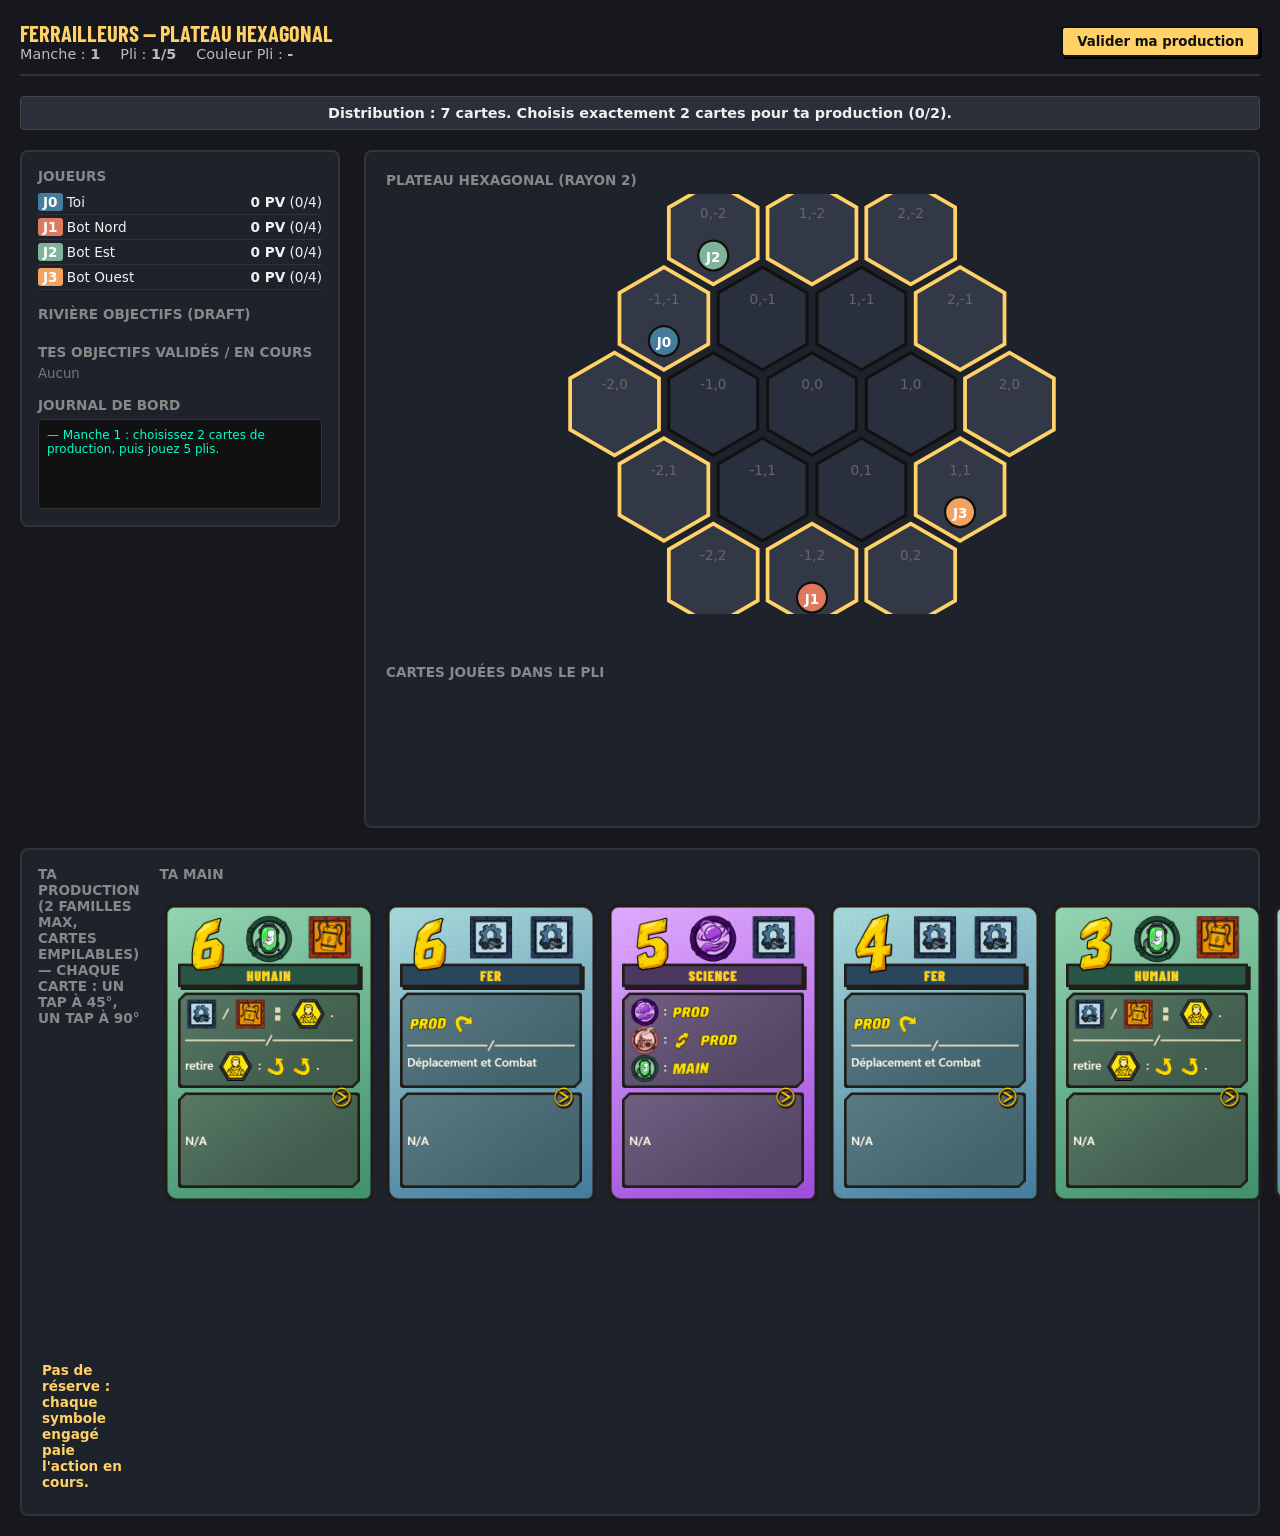
==== index.html @ 5aa98110 "Initial playable game prototype" ====
<!DOCTYPE html>
<html lang="fr">
<head>
  <meta charset="UTF-8">
  <title>Ferrailleurs - Plateau Hexagonal</title>
  <link href="https://fonts.googleapis.com/css2?family=Barlow+Condensed:wght@800;900&display=swap" rel="stylesheet">
  <link rel="stylesheet" href="styles/game.css">
</head>
<body>

  <header>
    <div>
      <h1>Ferrailleurs — Plateau Hexagonal</h1>
      <div class="game-info"><span>Manche : <strong id="round-num">1</strong></span><span>Pli : <strong id="trick-num">1/5</strong></span><span>Couleur Pli : <strong id="lead-suit">-</strong></span></div>
    </div>
    <div style="display:flex; gap:10px; align-items:center;">
      <button id="btn-end-turn" class="hidden">Valider</button>
    </div>
  </header>

  <div class="banner" id="phase-banner">Chargement...</div>

  <div class="main-layout">
    <div class="sidebar">
      <div>
        <div class="section-title">Joueurs</div>
        <div id="players-summary"></div>
      </div>
      <div>
        <div class="section-title">Rivière Objectifs (Draft)</div>
        <div class="river-container" id="objective-river"></div>
      </div>
      <div>
        <div class="section-title">Tes Objectifs Validés / En cours</div>
        <div class="my-objs-container" id="my-objectives"></div>
      </div>
      <div>
        <div class="section-title">Journal de Bord</div>
        <div id="game-log"></div>
      </div>
    </div>

    <div class="center-board">
      <div class="section-title" style="align-self: flex-start;">Plateau Hexagonal (Rayon 2)</div>
      <svg id="hex-svg" viewBox="-160 -140 320 280">
        <g id="hex-grid-group"></g>
      </svg>
      <div id="action-hint" style="color: #ffd166; font-size: 0.85rem; margin-top: 8px; min-height: 20px; font-weight: bold;"></div>
      <div id="action-options" class="action-options"></div>
      <div style="margin-top: 12px; width: 100%;">
        <div class="section-title">Cartes jouées dans le pli</div>
        <div class="cards-row" id="trick-cards" style="min-height: 120px;"></div>
      </div>
    </div>
  </div>

  <div class="bottom-panel">
    <div>
      <div class="section-title">Ta production (2 familles max, cartes empilables) — Chaque carte : un tap à 45°, un tap à 90°</div>
      <div class="cards-row" id="my-prod"></div>
      <div id="resource-count" class="resource-count"></div>
    </div>
    <div>
      <div class="section-title">Ta Main</div>
      <button id="btn-face-down" class="hidden">Jouer une carte face cachée</button>
      <div class="cards-row" id="my-hand"></div>
    </div>
  </div>

  <script src="src/data/cards.js" defer></script>
  <script src="src/data/objectives.js" defer></script>
  <script src="src/game/state.js" defer></script>
  <script src="src/game/board.js" defer></script>
  <script src="src/game/engine.js" defer></script>
  <script src="src/ui/render.js" defer></script>
  <script src="src/main.js" defer></script>
</body>
</html>
---- styles/game.css ----
* { box-sizing: border-box; margin: 0; padding: 0; font-family: 'Segoe UI', system-ui, sans-serif; }
    body { background: #16181d; color: #f0f0f0; padding: 20px; display: flex; flex-direction: column; gap: 20px; }

    header {
      display: flex; justify-content: space-between; align-items: center;
      padding-bottom: 12px; border-bottom: 2px solid #333;
    }
    h1 { font-size: 1.4rem; font-family: 'Barlow Condensed', sans-serif; text-transform: uppercase; color: #ffd166; }
    .game-info { display: flex; gap: 20px; font-size: 0.9rem; color: #bbb; }
    
    button {
      background: #ffd166; color: #111; border: 2px solid #111; padding: 6px 14px;
      font-weight: 800; border-radius: 4px; cursor: pointer; box-shadow: 2px 2px 0 #000;
    }
    button:active { transform: translate(1px, 1px); box-shadow: 1px 1px 0 #000; }
    button.hidden { display: none; }

    .main-layout { display: grid; grid-template-columns: 320px 1fr; gap: 24px; align-items: start; }
    
    .sidebar { display: flex; flex-direction: column; gap: 16px; background: #1e222b; padding: 16px; border-radius: 8px; border: 2px solid #333; }
    .section-title { font-size: 0.85rem; text-transform: uppercase; color: #888; font-weight: bold; margin-bottom: 6px; }
    
    .player-stat { display: flex; justify-content: space-between; font-size: 0.85rem; padding: 4px 0; border-bottom: 1px solid #333; }
    .p0-color { background: #457b9d; color: #fff; padding: 1px 5px; border-radius: 3px; }
    .p1-color { background: #e07a5f; color: #fff; padding: 1px 5px; border-radius: 3px; }
    .p2-color { background: #81b29a; color: #fff; padding: 1px 5px; border-radius: 3px; }
    .p3-color { background: #f4a261; color: #fff; padding: 1px 5px; border-radius: 3px; }

    .river-container, .my-objs-container { display: flex; flex-direction: column; gap: 6px; max-height: 150px; overflow-y: auto; }
    .obj-card { background: #2a2f3d; border: 1px solid #444; border-radius: 4px; padding: 6px; font-size: 0.75rem; cursor: pointer; }
    .obj-card.draftable { border-color: #ffd166; }
    .obj-card.draftable:hover { background: #3a4255; }

    .center-board { display: flex; flex-direction: column; align-items: center; background: #1e222b; padding: 20px; border-radius: 8px; border: 2px solid #333; position: relative; }
    #hex-svg { width: 100%; max-width: 500px; height: 420px; }
    
    .hex-tile { fill: #2a2f3d; stroke: #111; stroke-width: 2px; cursor: pointer; transition: fill 0.2s; }
    .hex-tile:hover { fill: #3a4255; }
    .hex-tile.edge { fill: #323846; stroke: #ffd166; stroke-width: 2.5px; }
    .hex-tile.selectable { fill: #40916c; animation: pulse 1s infinite alternate; }
    @keyframes pulse { from { opacity: 0.7; } to { opacity: 1; } }

    .bottom-panel { display: grid; grid-template-columns: 1fr 1fr; gap: 20px; background: #1e222b; padding: 16px; border-radius: 8px; border: 2px solid #333; }
    .cards-row { display: flex; gap: 12px; overflow-x: auto; min-height: 330px; padding: 4px; align-items: center; }
    .prod-family-stack { display: flex; flex-direction: column; align-items: center; gap: 6px; flex: 0 0 auto; }
    .prod-family-cards { display: flex; gap: 8px; }

    /* --- Template Carte --- */
    .card {
      width: 210px; height: 320px; border-radius: 10px; border: 3px solid #111; box-shadow: 4px 4px 0 #000;
      display: flex; flex-direction: column; justify-content: space-between; padding: 10px; position: relative;
      cursor: pointer; user-select: none; transition: transform 0.2s; flex-shrink: 0; background: #fff;
    }
    .card.selected { transform: translateY(-8px); border-color: #ffd166; box-shadow: 4px 8px 0 #000; }
    .card.rot-45 { transform: rotate(45deg) scale(0.85); }
    .card.rot-90 { transform: rotate(90deg) scale(0.85); filter: brightness(0.75); }
    .card.card-image {
      display: block; width: 210px; height: 298px; padding: 0; border: 0; border-radius: 0;
      background: transparent; box-shadow: none; overflow: visible; flex: 0 0 210px;
    }
    .card-image-face { display: block; width: 100%; height: 100%; object-fit: contain; }
    .card.card-image.selected { filter: drop-shadow(0 0 5px #ffd166); }
    .card.card-image.rot-90 { filter: brightness(0.75); }
    .card.card-image.selected.rot-90 { filter: brightness(0.75) drop-shadow(0 0 5px #ffd166); }
    .card-display { display: flex; flex-direction: column; align-items: center; gap: 4px; }
    .card-owner-tag { color: #fff7e8; background: #211d19; border: 1px solid #ffd166; border-radius: 4px; padding: 2px 7px; font-size: 0.72rem; font-weight: 800; }

    .type-energie { background: linear-gradient(160deg, #ffdf6b 0%, #f4a261 100%); color: #111; }
    .type-ressource { background: linear-gradient(160deg, #a8dadc 0%, #457b9d 100%); color: #111; }
    .type-humain { background: linear-gradient(160deg, #95d5b2 0%, #40916c 100%); color: #111; }
    .type-construction { background: linear-gradient(160deg, #f8ad9d 0%, #e07a5f 100%); color: #111; }
    .type-science { background: linear-gradient(160deg, #e0aaff 0%, #9d4edd 100%); color: #111; }

    .card-top { display: flex; justify-content: space-between; align-items: center; font-family: 'Barlow Condensed', sans-serif; font-weight: 900; }
    .card-name { font-size: 1.1rem; text-transform: uppercase; background: #111; color: #fff; padding: 2px 6px; border-radius: 4px; }
    .card-value { background: #111; color: #ffd166; padding: 2px 8px; border-radius: 4px; font-size: 1.2rem; }
    .card-symbols { font-size: 0.8rem; font-weight: bold; text-align: center; margin: 4px 0; }
    
    .card-text-container { display: flex; flex-direction: column; gap: 6px; margin-top: auto; }
    .card-box {
      background: #f8f9fa; color: #111; border: 2px solid #111; border-radius: 6px;
      padding: 6px 8px; font-size: 0.65rem; line-height: 1.25; height: 65px;
      display: flex; flex-direction: column; justify-content: center; box-shadow: 2px 2px 0 rgba(0,0,0,0.2);
    }
    .inline-icon { width: 14px; height: 14px; display: inline-block; vertical-align: middle; margin: 0 2px; }

    #game-log { background: #111; padding: 8px; border-radius: 4px; font-family: monospace; font-size: 0.75rem; height: 90px; overflow-y: auto; color: #00ffcc; border: 1px solid #333; }
    .banner { background: #2b2f3a; padding: 8px 12px; border-radius: 4px; font-weight: bold; font-size: 0.9rem; text-align: center; border: 1px solid #444; }
  

.resource-tag { display: inline-block; background: #ffd166; color: #111; font-size: 0.65em; font-weight: 900; padding: 1px 4px; border-radius: 3px; vertical-align: middle; }
.resource-count { color: #ffd166; font-size: .85rem; font-weight: 700; padding: 0 4px 8px; }
.hidden-play { width: 112px; height: 120px; display: flex; flex-direction: column; align-items: center; justify-content: center; gap: 8px; background: repeating-linear-gradient(135deg, #3b2d1c 0 8px, #523c22 8px 16px); border: 3px solid #111; border-radius: 8px; color: #ffd166; text-align: center; font-size: .8rem; }
.hidden-play small { color: #fff; }
.action-options { display: flex; flex-wrap: wrap; gap: 8px; justify-content: center; margin-top: 10px; }
.action-options button { max-width: 280px; white-space: normal; }
button:disabled { opacity: .45; cursor: not-allowed; }
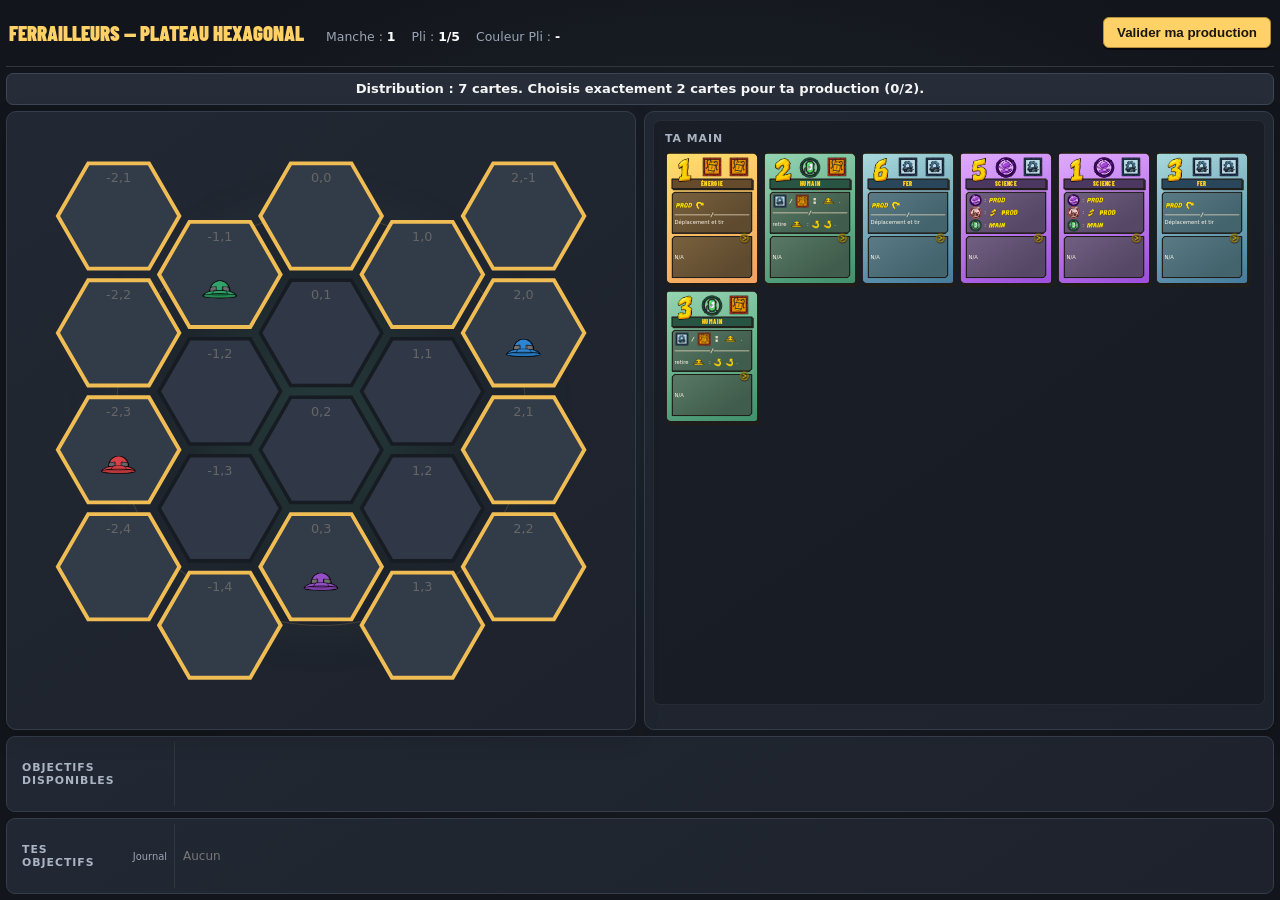
==== commit 68bb275c: "V1: playable game and objective studio" ====
--- a/index.html
+++ b/index.html
@@ -4,75 +4,77 @@
   <meta charset="UTF-8">
   <title>Ferrailleurs - Plateau Hexagonal</title>
   <link href="https://fonts.googleapis.com/css2?family=Barlow+Condensed:wght@800;900&display=swap" rel="stylesheet">
+  <link rel="stylesheet" href="src/render/cards.css">
+  <link rel="stylesheet" href="src/render/objectives.css">
   <link rel="stylesheet" href="styles/game.css">
 </head>
 <body>
 
-  <header>
-    <div>
+  <div class="game-shell">
+    <header class="game-header">
+      <div class="game-brand">
       <h1>Ferrailleurs — Plateau Hexagonal</h1>
       <div class="game-info"><span>Manche : <strong id="round-num">1</strong></span><span>Pli : <strong id="trick-num">1/5</strong></span><span>Couleur Pli : <strong id="lead-suit">-</strong></span></div>
-    </div>
-    <div style="display:flex; gap:10px; align-items:center;">
+      </div>
+      <div class="header-actions">
       <button id="btn-end-turn" class="hidden">Valider</button>
-    </div>
-  </header>
+      </div>
+    </header>
 
-  <div class="banner" id="phase-banner">Chargement...</div>
+    <div class="banner" id="phase-banner">Chargement...</div>
 
-  <div class="main-layout">
-    <div class="sidebar">
-      <div>
-        <div class="section-title">Joueurs</div>
-        <div id="players-summary"></div>
-      </div>
-      <div>
-        <div class="section-title">Rivière Objectifs (Draft)</div>
-        <div class="river-container" id="objective-river"></div>
-      </div>
-      <div>
-        <div class="section-title">Tes Objectifs Validés / En cours</div>
-        <div class="my-objs-container" id="my-objectives"></div>
-      </div>
-      <div>
-        <div class="section-title">Journal de Bord</div>
-        <div id="game-log"></div>
-      </div>
-    </div>
+    <main class="main-layout">
+      <aside class="sidebar">
+        <section class="hand-panel right-bar">
+          <div class="zone-heading"><div class="section-title">Ta main</div><button id="btn-face-down" class="hidden">Jouer une carte face cachée</button></div>
+          <div class="cards-row hand-row hand-grid" id="my-hand"></div>
+        </section>
+        <section class="trick-area right-bar">
+          <div class="section-title">Déroulé du pli</div>
+          <div class="cards-row trick-cards" id="trick-cards"></div>
+        </section>
+        <section class="production-panel right-bar">
+          <div class="zone-heading"><div><div class="section-title">Production</div><small>Symboles disponibles</small></div><div id="resource-count" class="resource-count"></div></div>
+          <div class="production-row" id="my-prod"></div>
+        </section>
+      </aside>
 
-    <div class="center-board">
-      <div class="section-title" style="align-self: flex-start;">Plateau Hexagonal (Rayon 2)</div>
-      <svg id="hex-svg" viewBox="-160 -140 320 280">
-        <g id="hex-grid-group"></g>
-      </svg>
-      <div id="action-hint" style="color: #ffd166; font-size: 0.85rem; margin-top: 8px; min-height: 20px; font-weight: bold;"></div>
-      <div id="action-options" class="action-options"></div>
-      <div style="margin-top: 12px; width: 100%;">
-        <div class="section-title">Cartes jouées dans le pli</div>
-        <div class="cards-row" id="trick-cards" style="min-height: 120px;"></div>
-      </div>
-    </div>
+      <section class="center-board">
+        <div id="action-hint" class="action-hint"></div>
+        <div class="board-table">
+          <div class="board-glow"></div>
+          <svg id="hex-svg" viewBox="-170 -190 340 380" role="img" aria-label="Plateau hexagonal">
+            <g id="hex-grid-group"></g>
+          </svg>
+        </div>
+        <div id="action-options" class="action-options"></div>
+      </section>
+    </main>
+
+    <section class="objective-band river-band">
+      <div class="objective-band-label"><div class="section-title">Objectifs disponibles</div></div>
+      <div class="objective-strip river-container" id="objective-river"></div>
+    </section>
+    <section class="objective-band held-band">
+      <div class="objective-band-label"><div class="section-title">Tes objectifs</div><details class="log-panel"><summary>Journal</summary><div id="game-log"></div></details></div>
+      <div class="objective-strip my-objs-container" id="my-objectives"></div>
+    </section>
+
   </div>
 
-  <div class="bottom-panel">
-    <div>
-      <div class="section-title">Ta production (2 familles max, cartes empilables) — Chaque carte : un tap à 45°, un tap à 90°</div>
-      <div class="cards-row" id="my-prod"></div>
-      <div id="resource-count" class="resource-count"></div>
-    </div>
-    <div>
-      <div class="section-title">Ta Main</div>
-      <button id="btn-face-down" class="hidden">Jouer une carte face cachée</button>
-      <div class="cards-row" id="my-hand"></div>
-    </div>
-  </div>
-
+  <script src="src/render/common.js" defer></script>
+  <script src="src/render/objective-renderer.js" defer></script>
+  <script src="src/data/card-art.js" defer></script>
   <script src="src/data/cards.js" defer></script>
+  <script src="src/data/objective-schema.js" defer></script>
   <script src="src/data/objectives.js" defer></script>
+  <script src="assets/objectives/catalog.js" defer></script>
   <script src="src/game/state.js" defer></script>
   <script src="src/game/board.js" defer></script>
+  <script src="src/game/objectives.js" defer></script>
   <script src="src/game/engine.js" defer></script>
   <script src="src/ui/render.js" defer></script>
+  <script src="src/render/card-studio.js" defer></script>
   <script src="src/main.js" defer></script>
 </body>
 </html>
--- a/src/render/cards.css
+++ b/src/render/cards.css
@@ -0,0 +1,110 @@
+:root { --tone-energie: #f4a261; --tone-fer: #457b9d; --tone-humain: #40916c; --tone-usine: #e07a5f; --tone-science: #9d4edd; }
+
+/* --- TEMPLATE CARTE (Largeur 240px, Hauteur 340px) --- */
+    .card-wrapper { display: flex; flex-direction: column; align-items: center; gap: 8px; }
+    .card {
+      width: 240px; height: 340px; border-radius: 12px 16px 11px 15px;
+      border: 4px solid #211d19; box-shadow: 6px 6px 0 #211d19;
+      display: flex; flex-direction: column;
+      flex: 0 0 auto; padding: 12px; position: relative; cursor: pointer;
+      transition: transform 0.25s cubic-bezier(0.2, 0.8, 0.2, 1);
+      user-select: none; overflow: hidden;
+    }
+    .card::before {
+      content: ""; position: absolute; inset: 0; z-index: 1; pointer-events: none;
+      background-image: radial-gradient(circle, rgba(32, 25, 20, 0.22) 0.8px, transparent 1px);
+      background-size: 6px 6px; opacity: 0.2; mix-blend-mode: multiply;
+    }
+
+    .card.rot-0 { transform: rotate(0deg); }
+    .card.rot-45 { transform: rotate(45deg) scale(0.92); }
+    .card.rot-90 { transform: rotate(90deg) scale(0.92); filter: brightness(0.75); }
+
+    .bg-energie { --card-ink: #654a2c; --card-shadow: #49351f; --card-panel: #efe6d4; --card-trim: #ffd34e; --box-face-hi: #78613d; --box-face-low: #5e4a2f; --box-edge: #98783e; background: linear-gradient(160deg, #ffdf6b 0%, var(--tone-energie) 100%); color: #111; }
+    .bg-ressource { --card-ink: #29465a; --card-shadow: #1d3545; --card-panel: #dce7eb; --card-trim: #81d3df; --box-face-hi: #5a7b86; --box-face-low: #43636d; --box-edge: #2f5562; background: linear-gradient(160deg, #a8dadc 0%, var(--tone-fer) 100%); color: #111; }
+    .bg-humain { --card-ink: #285444; --card-shadow: #1d4034; --card-panel: #dcebe2; --card-trim: #83e2b2; --box-face-hi: #597966; --box-face-low: #405c4c; --box-edge: #2d513f; background: linear-gradient(160deg, #95d5b2 0%, var(--tone-humain) 100%); color: #111; }
+    .bg-construction { --card-ink: #694038; --card-shadow: #4d302a; --card-panel: #f1ddd8; --card-trim: #ffad94; --box-face-hi: #876054; --box-face-low: #66483f; --box-edge: #55352d; background: linear-gradient(160deg, #f8ad9d 0%, var(--tone-usine) 100%); color: #111; }
+    .bg-science { --card-ink: #4c3760; --card-shadow: #382748; --card-panel: #e9dff0; --card-trim: #d59aff; --box-face-hi: #715f81; --box-face-low: #564766; --box-edge: #44334f; background: linear-gradient(160deg, #e0aaff 0%, var(--tone-science) 100%); color: #111; }
+
+    .card-top {
+      display: grid; grid-template-columns: repeat(3, minmax(0, 1fr)); gap: 0;
+      justify-content: stretch; align-items: start; z-index: 3;
+      margin-top: -3px; margin-bottom: 0;
+    }
+    .top-left-group {
+      display: flex; align-items: center; gap: 6px;
+    }
+    .card-top .top-left-group { display: contents; }
+    .card-top .value-box { grid-column: 1; justify-self: center; }
+    .card-top .badges-left { grid-column: 2; justify-content: center; }
+    .card-top .badges-right { grid-column: 3; justify-content: center; }
+    .value-box {
+      background: transparent; border: 0; border-radius: 0;
+      width: 52px; height: 58px; flex: 0 0 52px;
+      display: flex; align-items: flex-start; justify-content: center;
+      overflow: visible; transform: rotate(-3deg); z-index: 2;
+    }
+    .card-number { display: block; width: 74px; height: 74px; max-width: none; object-fit: contain;
+      transform: translateY(-4px);}
+
+    .badges-left, .badges-right {
+      display: flex; gap: 4px; align-items: center;
+    }
+    .badge-icon {
+      width: 52px; height: 52px; display: flex; align-items: center; justify-content: center;
+    }
+    .card-top .badge-icon { width: 50px; height: 50px; }
+    .card-top .badge-icon.badge-round { width: 54px; height: 54px; }
+    .badge-icon img { width: 100%; height: 100%; object-fit: contain; }
+
+    .inline-icon, .effect-icon { width: 32px; height: 32px; display: inline-block; object-fit: contain; vertical-align: middle; margin: 0 2px; border: 0; outline: 0; box-shadow: none; }
+    .inline-icon.icon-energie, .inline-icon.icon-fer { width: 34px; height: 34px; }
+    .inline-icon.icon-tokenhumain, .inline-icon.icon-tokenplaque, .inline-icon.icon-tokenarme { width: 40px; height: 40px; }
+    .effect-icon.prod, .effect-icon.main { width: 44px; height: 29px; }
+    .effect-icon.tap, .effect-icon.untap { width: 22px; height: 22px; }
+    .effect-icon.swap { width: 24px; height: 24px; }
+    .logic-word { display: inline-block; font-weight: 700; font-size: 0.65rem; margin: 0 2px; color: #111; line-height: 1.15; vertical-align: baseline; }
+    .effect-colon { display: inline-flex; flex-direction: column; align-items: center; justify-content: center; gap: 3px; width: 12px; height: 24px; margin: 0 3px; vertical-align: middle; }
+    .effect-colon::before, .effect-colon::after { content: ""; display: block; width: 6px; height: 6px; background: #211d19; }
+    .choice-slash { display: inline-block; position: relative; width: 8px; height: 18px; vertical-align: middle; margin: 0 1px; }
+    .choice-slash::before { content: ""; position: absolute; left: 3px; top: 2px; width: 2px; height: 14px; border-radius: 1px; background: #211d19; transform: rotate(28deg); }
+    .choice-divider { display: flex; align-items: center; justify-content: center; gap: 0; width: 100%; height: 12px; margin: 4px 0; }
+    .choice-divider::before, .choice-divider::after { content: ""; flex: 1; height: 2px; background: #211d19; border-radius: 1px; }
+    .choice-divider .choice-slash { width: 8px; margin: 0; }
+    .operator-legend { display: flex; flex-wrap: wrap; align-items: center; gap: 4px; color: #bbb; font-size: 0.8rem; margin: -14px 0 22px; }
+    .operator-legend .choice-divider { width: 54px; flex: 0 0 54px; margin: 0 3px; }
+
+    .family-banner {
+      font-family: 'Barlow Condensed', 'Arial Narrow', sans-serif;
+      font-weight: 900; font-size: 1rem; text-transform: uppercase;
+      background: var(--card-ink); color: #ffd21f; padding: 1px 8px; border-radius: 1px;
+      letter-spacing: 0.06em; border: 3px solid #211d19;
+      box-shadow: 3px 3px 0 #211d19;
+      text-align: center; margin-top: -3px; ; margin-bottom: 6px; position: relative; z-index: 2;
+    }
+    .card-text-container {
+      display: flex; flex-direction: column; gap: 5px; z-index: 2; flex: 1; min-height: 0;
+    }
+    .card-box {
+      position: relative; isolation: isolate; background: transparent;
+      color: #fff7e8; border: 0; border-radius: 0;
+      padding: 7px 8px; font-size: 0.84rem; font-weight: 500; line-height: 1.3;
+      box-shadow: none;
+      flex: 1; min-height: 0; display: flex; flex-direction: column; justify-content: center;
+    }
+    .card-box::before, .card-box::after { content: ""; position: absolute; pointer-events: none; }
+    .card-box::before {
+      inset: 0; z-index: -2; background: #211d19;
+      clip-path: polygon(0 8px, 8px 0, calc(100% - 2px) 0, 100% 2px, 100% calc(100% - 8px), calc(100% - 8px) 100%, 2px 100%, 0 calc(100% - 2px));
+      filter: drop-shadow(3px 3px 0 var(--box-edge)) drop-shadow(1px 1px 0 #211d19);
+    }
+    .card-box::after {
+      inset: 3px; z-index: -1;
+      background: linear-gradient(145deg, var(--box-face-hi) 0%, var(--box-face-low) 78%);
+      clip-path: polygon(0 6px, 6px 0, calc(100% - 2px) 0, 100% 2px, 100% calc(100% - 6px), calc(100% - 6px) 100%, 2px 100%, 0 calc(100% - 2px));
+    }
+    .card-box > div { position: relative; z-index: 1; }
+    .sup-icon { position: absolute; top: -8px; right: 8px; z-index: 3; width: 26px; height: 26px; object-fit: contain; filter: drop-shadow(1px 2px 0 #211d19); }
+    .card-box .choice-divider::before, .card-box .choice-divider::after,
+    .card-box .choice-slash::before,
+    .card-box .effect-colon::before, .card-box .effect-colon::after { background: #e6d8bb; }
--- a/src/render/objectives.css
+++ b/src/render/objectives.css
@@ -0,0 +1,34 @@
+.obj-card {
+  display: flex; align-items: center; justify-content: space-between; gap: 8px;
+  min-height: 76px; background: #2a2f3d; border: 1px solid #444; border-radius: 4px;
+  padding: 6px; font-size: 0.75rem; cursor: pointer;
+}
+.obj-criterion { width: 38px; height: 38px; flex: 0 0 38px; object-fit: contain; }
+.obj-points { width: 34px; height: 42px; flex: 0 0 34px; object-fit: contain; }
+.obj-pattern-slot { display: flex; flex: 1 1 auto; min-width: 0; justify-content: center; }
+.obj-pattern-preview { width: 150px; height: 64px; flex: 1 1 auto; min-width: 0; overflow: visible; }
+.obj-card.draftable { border-color: #ffd166; }
+.obj-card.draftable:hover { background: #3a4255; }
+.skip-objective { width: 100%; padding: 8px; background: #343a46; color: #eee; border: 1px solid #666; box-shadow: none; }
+
+.objective-card-face {
+  width: 300px; height: 460px; padding: 16px; display: flex; flex-direction: column; gap: 8px;
+  overflow: hidden; border: 4px solid #211d19; border-radius: 16px; color: #fff7e8;
+  background: radial-gradient(#414842 0.7px, transparent 0.8px) 0 0 / 6px 6px, linear-gradient(145deg, #737a74, #505853);
+  box-shadow: 5px 5px 0 #211d19;
+}
+.objective-card-heading { max-width: none; height: 58px; margin: 0; padding: 0; display: grid; grid-template-columns: 58px minmax(0, 1fr) 58px; gap: 6px; align-items: center; border: 0; }
+.objective-card-heading img { width: 58px; height: 58px; object-fit: contain; }
+.objective-card-heading h2 { min-width: 0; overflow: hidden; padding: 7px 6px; color: #ffd21f; background: var(--objective-ink, #285444); border: 3px solid #211d19; font: 900 15px 'Barlow Condensed', 'Arial Narrow', sans-serif; text-align: center; text-overflow: ellipsis; text-transform: uppercase; white-space: nowrap; }
+.objective-card-art { height: 178px; flex: 0 0 178px; display: grid; place-items: center; position: relative; border: 3px solid var(--objective-trim, #83e2b2); box-shadow: inset 0 0 0 2px #211d19; background: linear-gradient(150deg, #747b77, #505855); }
+.objective-card-art::before, .objective-card-art::after { content: ''; position: absolute; width: 112%; height: 1px; background: var(--objective-trim, #83e2b2); opacity: .28; transform: rotate(28deg); }
+.objective-card-art::after { transform: rotate(-28deg); }
+.objective-card-art span { z-index: 1; padding: 7px 10px; color: rgba(255,247,232,.8); background: rgba(33,29,25,.58); font: 800 11px 'Segoe UI', sans-serif; text-transform: uppercase; letter-spacing: .08em; }
+.objective-card-pattern { min-height: 0; flex: 1 1 auto; display: grid; place-items: center; }
+.objective-pattern-card { width: 100%; height: 100%; max-height: 178px; overflow: visible; }
+.objective-card-face.theme-energie { --objective-ink: #654a2c; --objective-trim: #ffd34e; }
+.objective-card-face.theme-ressource { --objective-ink: #29465a; --objective-trim: #81d3df; }
+.objective-card-face.theme-humain { --objective-ink: #285444; --objective-trim: #83e2b2; }
+.objective-card-face.theme-construction { --objective-ink: #694038; --objective-trim: #ffad94; }
+.objective-card-face.theme-science { --objective-ink: #4c3760; --objective-trim: #d59aff; }
+.objective-card-face .objective-pattern-card image { pointer-events: none; }
--- a/styles/game.css
+++ b/styles/game.css
@@ -1,99 +1,152 @@
+:root {
+  color-scheme: dark;
+  --bg: #12151b;
+  --panel: #1d222c;
+  --panel-raised: #252b37;
+  --panel-line: #353d4b;
+  --text: #f1f2f4;
+  --muted: #9aa4b3;
+  --gold: #ffd166;
+  --felt: #1b332e;
+  --card-width: 96px;
+  --card-height: 136px;
+  --card-scale: .39;
+  --card-crop-height: 27px;
+}
 
-    * { box-sizing: border-box; margin: 0; padding: 0; font-family: 'Segoe UI', system-ui, sans-serif; }
-    body { background: #16181d; color: #f0f0f0; padding: 20px; display: flex; flex-direction: column; gap: 20px; }
+* { box-sizing: border-box; }
+html, body { min-width: 320px; min-height: 100%; }
+body {
+  margin: 0; padding: 6px; overflow: hidden;
+  background: radial-gradient(ellipse at 55% 44%, #202731 0, var(--bg) 70%);
+  color: var(--text); font-family: 'Segoe UI', system-ui, sans-serif;
+}
+.game-shell {
+  height: calc(100dvh - 12px); min-height: 0;
+  display: grid; grid-template-rows: auto auto minmax(0, 1fr) 76px 76px; gap: 6px;
+}
+.game-header { display: flex; align-items: center; justify-content: space-between; gap: 16px; min-height: 44px; padding: 0 3px 7px; border-bottom: 1px solid #313741; }
+.game-brand { display: flex; align-items: baseline; gap: 22px; min-width: 0; }
+h1 { color: var(--gold); font: 900 1.3rem 'Barlow Condensed', 'Arial Narrow', sans-serif; text-transform: uppercase; white-space: nowrap; }
+.game-info { display: flex; gap: 16px; color: var(--muted); font-size: .78rem; white-space: nowrap; }
+.game-info strong { color: #fff; }
+.header-actions { display: flex; align-items: center; gap: 8px; }
+button { padding: 7px 13px; border: 1px solid #b78f39; border-radius: 6px; background: var(--gold); color: #191710; font-weight: 800; cursor: pointer; box-shadow: 0 2px 0 #0008; }
+button:active { transform: translateY(1px); box-shadow: none; }
+button:disabled { opacity: .45; cursor: not-allowed; }
+button.hidden { display: none; }
+.banner { display: flex; justify-content: center; align-items: center; min-height: 32px; padding: 5px 12px; border: 1px solid #3d4655; border-radius: 7px; background: #262d39; color: #f5f5f5; font-size: .82rem; font-weight: 750; text-align: center; }
+.main-layout { display: grid; grid-template-columns: minmax(0, 1fr) minmax(0, 1fr); gap: 8px; min-height: 0; height: 100%; }
+.sidebar, .center-board, .player-zone { min-width: 0; min-height: 0; border: 1px solid var(--panel-line); border-radius: 10px; background: linear-gradient(145deg, #222833, var(--panel)); box-shadow: 0 8px 24px #0002; }
+.sidebar { display: grid; grid-template-rows: minmax(0, 1fr) auto auto; gap: 8px; padding: 8px; overflow: hidden; grid-column: 2; grid-row: 1; }
+.sidebar:has(.setup-hand) { grid-template-rows: minmax(0, 1fr) auto auto; }
+.right-bar { min-width: 0; min-height: 0; overflow: hidden; padding: 7px 8px; border: 1px solid #ffffff10; border-radius: 7px; background: #151a22aa; }
+.section-title { margin-bottom: 5px; color: #aab4c3; font-size: .68rem; font-weight: 850; letter-spacing: .09em; text-transform: uppercase; }
+.panel-section { min-height: 0; }
+.player-stat { display: flex; align-items: center; justify-content: space-between; gap: 8px; padding: 3px 0; border-bottom: 1px solid #ffffff0b; font-size: .75rem; }
+.player-stat > span:last-child { color: #d5d9df; white-space: nowrap; }
+.p0-color, .p1-color, .p2-color, .p3-color { display: inline-block; min-width: 26px; padding: 2px 4px; border-radius: 4px; color: #fff; text-align: center; }
+.p0-color { background: #457b9d; }.p1-color { background: #e07a5f; }.p2-color { background: #81b29a; }.p3-color { background: #f4a261; }
+.river-container, .my-objs-container { display: flex; flex-direction: row; gap: 7px; overflow-x: auto; overflow-y: hidden; overscroll-behavior: contain; scrollbar-color: #596477 transparent; }
+.objective-band { display: grid; grid-template-columns: 160px minmax(0, 1fr); gap: 8px; min-width: 0; min-height: 0; padding: 5px 8px; border: 1px solid var(--panel-line); border-radius: 9px; background: linear-gradient(145deg, #222833, var(--panel)); }
+.objective-band-label { display: flex; align-items: center; justify-content: space-between; gap: 8px; min-width: 0; padding: 0 7px; border-right: 1px solid #ffffff13; }
+.objective-band-label .section-title { margin: 0; }
+.objective-strip { display: flex; align-items: center; gap: 7px; min-width: 0; overflow-x: auto; overflow-y: hidden; scrollbar-color: #596477 transparent; }
+.river-container, .my-objs-container { max-height: none; flex: initial; min-height: 0; }
+.obj-card { min-width: 190px; width: 205px; min-height: 68px; height: 68px; flex: 0 0 205px; gap: 5px; padding: 3px 5px; border-color: #3c4554; background: #272e3b; }
+.objective-strip > small { flex: 0 0 auto; align-self: center; color: #8792a2; font-size: .75rem; }
+.objective-strip > .skip-objective { width: auto; flex: 0 0 170px; align-self: center; }
+.obj-criterion { width: 30px; height: 30px; flex-basis: 30px; }
+.obj-points { width: 25px; height: 32px; flex-basis: 25px; }
+.obj-pattern-preview { width: 120px; height: 48px; }
+.log-panel { min-width: 0; min-height: 0; flex: 0 0 auto; }
+.log-panel summary { cursor: pointer; list-style: none; color: var(--muted); font-size: .62rem; }
+.log-panel summary::-webkit-details-marker { display: none; }
+#game-log { max-height: 108px; overflow-y: auto; padding: 7px; border: 1px solid #303743; border-radius: 6px; background: #14181e; color: #89e2c7; font: .68rem/1.4 ui-monospace, monospace; }
+.center-board { position: relative; display: block; grid-column: 1; grid-row: 1; min-width: 0; min-height: 0; overflow: hidden; padding: 0; }
+.board-heading { position: absolute; z-index: 2; top: 12px; left: 15px; right: 15px; display: flex; align-items: flex-start; justify-content: space-between; gap: 12px; }
+.board-heading .section-title { margin: 0; color: #d0d6df; font-size: .75rem; }
+.board-heading small, .zone-heading small { display: block; margin-top: 2px; color: var(--muted); font-size: .64rem; }
+.action-hint { max-width: 60%; color: var(--gold); font-size: .75rem; font-weight: 750; text-align: right; }
+.board-table { position: absolute; inset: 0; display: grid; place-items: center; min-height: 0; isolation: isolate; }
+.board-table::before { content: ''; position: absolute; width: min(34vw, 410px); aspect-ratio: 1; border: 1px solid #d3aa5635; border-radius: 50%; background: radial-gradient(circle, #25534844 0, #16241f38 54%, transparent 72%); box-shadow: 0 0 60px #559c7b13; z-index: -1; }
+.board-glow { position: absolute; width: min(28vw, 330px); aspect-ratio: 1; border-radius: 50%; background: radial-gradient(circle, #315b4c38, transparent 70%); z-index: -1; }
+#hex-svg { display: block; width: auto; height: min(74vh, 100%); max-width: 100%; min-height: 0; aspect-ratio: 340 / 380; overflow: visible; }
+.hex-tile { fill: #303847; stroke: #171b22; stroke-width: 2.2px; cursor: pointer; transition: fill .14s, filter .14s; }
+.hex-tile:hover { fill: #414b5d; filter: drop-shadow(0 0 4px #ffdb7b55); }
+.hex-tile.edge { fill: #323b48; stroke: #f0bd55; stroke-width: 2.4px; }
+.hex-tile.selectable { fill: #397a5d; stroke: #a8efc4; filter: drop-shadow(0 0 5px #6ed69580); animation: pulse 1s infinite alternate; }
+@keyframes pulse { from { opacity: .78; } to { opacity: 1; } }
+.action-options { position: absolute; z-index: 2; bottom: 93px; left: 12px; right: 12px; display: flex; flex-wrap: wrap; justify-content: center; gap: 6px; max-height: 56px; overflow-y: auto; padding: 4px 0; }
+.action-options button { max-width: 275px; padding: 5px 9px; font-size: .72rem; white-space: normal; }
+.trick-area { position: relative; z-index: 2; min-width: 0; min-height: 0; overflow: hidden; padding: 6px 8px; display: grid; grid-template-rows: auto minmax(0, 1fr); }
+.trick-area:has(.trick-cards:empty) { display: none; }
+.trick-area:not(:has(.trick-cards:empty)) { min-height: calc(var(--card-height) + 24px); }
+.trick-area .section-title { margin: 0; }
+.cards-row { display: flex; align-items: flex-start; gap: 8px; min-width: 0; overflow-x: auto; overflow-y: hidden; padding: 3px 4px 4px; scrollbar-color: #596477 transparent; }
+.trick-cards { height: var(--card-height); align-items: center; justify-content: flex-start; gap: 2px; overflow: hidden; }
+.trick-card { position: relative; flex: 0 0 var(--card-width); width: var(--card-width); height: var(--card-height); overflow: hidden; }
+.trick-face { position: absolute; top: 0; left: 0; width: 240px; height: 340px; transform: scale(var(--card-scale)); transform-origin: top left; pointer-events: none; }
+.trick-face .card { transform: none !important; }
+.trick-owner-tag { position: absolute; z-index: 2; left: 1px; right: 1px; bottom: 1px; overflow: hidden; padding: 1px 2px; border: 1px solid var(--gold); border-radius: 3px; background: #211d19ef; color: #fff7e8; font-size: .52rem; font-weight: 800; text-align: center; text-overflow: ellipsis; white-space: nowrap; }
+.hidden-play { width: var(--card-width); height: var(--card-height); display: flex; flex-direction: column; align-items: center; justify-content: center; gap: 3px; border: 1px solid #876930; border-radius: 6px; background: repeating-linear-gradient(135deg, #49391f 0 8px, #5b4729 8px 16px); color: var(--gold); font-size: .68rem; text-align: center; }
+.hidden-play small { color: #fff; }
+.production-panel { min-width: 0; min-height: 72px; display: grid; grid-template-rows: auto minmax(0, 1fr); align-items: center; gap: 4px; }
+.production-panel:has(.production-row:empty) { display: none; }
+.zone-heading { display: flex; align-items: center; justify-content: space-between; gap: 10px; min-width: 0; }
+.zone-heading .section-title { margin: 0; }
+.resource-count { max-width: 300px; color: #b6c3cf; font-size: .62rem; text-align: right; }
+.production-row { display: flex; align-items: center; gap: 5px; min-width: 0; overflow-x: auto; overflow-y: hidden; padding: 2px 3px; }
+.prod-family-stack { display: flex; align-items: center; gap: 4px; flex: 0 0 auto; }
+.prod-family-stack > strong { width: 54px; color: #c8d0dc; font-size: .58rem; text-align: right; text-transform: uppercase; }
+.prod-family-cards { display: flex; gap: 3px; }
+.prod-mini { position: relative; width: var(--card-width); height: var(--card-crop-height); flex: 0 0 var(--card-width); overflow: hidden; border: 1px solid #46505e; border-radius: 5px; background: #15191f; cursor: pointer; }
+.prod-mini:hover { border-color: var(--gold); }
+.prod-card-remnant { position: absolute; top: 0; left: 0; width: 240px; height: 340px; overflow: hidden; transform: scale(var(--card-scale)); transform-origin: top left; }
+.prod-card-remnant .card { transform: none !important; pointer-events: none; }
+.prod-meter { position: absolute; right: 3px; bottom: 3px; display: flex; gap: 3px; padding: 2px 4px; border: 1px solid #12151bbb; border-radius: 10px; background: #131820dd; }
+.prod-use-dot { width: 7px; height: 7px; border: 1px solid #f5d27e; border-radius: 50%; background: #f5d27e; box-shadow: 0 0 5px #f5d27e70; }
+.prod-use-dot.used { border-color: #8993a0; background: #59616e; box-shadow: none; }
+.prod-used-label { position: absolute; left: 3px; bottom: 2px; padding: 1px 4px; border-radius: 3px; background: #131820dd; color: #f3f4f5; font-size: .54rem; font-weight: 800; }
+.hand-panel { display: grid; grid-template-rows: 22px minmax(0, 1fr); min-height: 0; }
+.hand-panel .zone-heading { padding: 0 3px; }
+.hand-row { height: 100%; gap: 2px; padding: 2px; }
+.hand-grid { display: flex; flex-wrap: wrap; align-content: start; justify-content: flex-start; gap: 2px; overflow-x: hidden; overflow-y: auto; }
+.hand-card { position: relative; display: flex; justify-content: center; flex: 0 0 var(--card-width); width: var(--card-width); height: var(--card-height); min-width: 0; overflow: hidden; cursor: pointer; }
+.hand-card .card { transform: scale(var(--card-scale)) !important; transform-origin: top center; }
+.hand-card:hover { z-index: 4; }
+.hand-card:hover .card { filter: brightness(1.08) drop-shadow(0 4px 5px #0009); }
+.hand-card .card.selected { outline: 4px solid var(--gold); outline-offset: 2px; filter: drop-shadow(0 4px 5px #0008); }
+.card-display { display: flex; flex-direction: column; align-items: center; gap: 4px; }
+.card-owner-tag { color: #fff7e8; background: #211d19; border: 1px solid var(--gold); border-radius: 4px; padding: 2px 7px; font-size: .72rem; font-weight: 800; }
 
-    header {
-      display: flex; justify-content: space-between; align-items: center;
-      padding-bottom: 12px; border-bottom: 2px solid #333;
-    }
-    h1 { font-size: 1.4rem; font-family: 'Barlow Condensed', sans-serif; text-transform: uppercase; color: #ffd166; }
-    .game-info { display: flex; gap: 20px; font-size: 0.9rem; color: #bbb; }
-    
-    button {
-      background: #ffd166; color: #111; border: 2px solid #111; padding: 6px 14px;
-      font-weight: 800; border-radius: 4px; cursor: pointer; box-shadow: 2px 2px 0 #000;
-    }
-    button:active { transform: translate(1px, 1px); box-shadow: 1px 1px 0 #000; }
-    button.hidden { display: none; }
-
-    .main-layout { display: grid; grid-template-columns: 320px 1fr; gap: 24px; align-items: start; }
-    
-    .sidebar { display: flex; flex-direction: column; gap: 16px; background: #1e222b; padding: 16px; border-radius: 8px; border: 2px solid #333; }
-    .section-title { font-size: 0.85rem; text-transform: uppercase; color: #888; font-weight: bold; margin-bottom: 6px; }
-    
-    .player-stat { display: flex; justify-content: space-between; font-size: 0.85rem; padding: 4px 0; border-bottom: 1px solid #333; }
-    .p0-color { background: #457b9d; color: #fff; padding: 1px 5px; border-radius: 3px; }
-    .p1-color { background: #e07a5f; color: #fff; padding: 1px 5px; border-radius: 3px; }
-    .p2-color { background: #81b29a; color: #fff; padding: 1px 5px; border-radius: 3px; }
-    .p3-color { background: #f4a261; color: #fff; padding: 1px 5px; border-radius: 3px; }
-
-    .river-container, .my-objs-container { display: flex; flex-direction: column; gap: 6px; max-height: 150px; overflow-y: auto; }
-    .obj-card { background: #2a2f3d; border: 1px solid #444; border-radius: 4px; padding: 6px; font-size: 0.75rem; cursor: pointer; }
-    .obj-card.draftable { border-color: #ffd166; }
-    .obj-card.draftable:hover { background: #3a4255; }
-
-    .center-board { display: flex; flex-direction: column; align-items: center; background: #1e222b; padding: 20px; border-radius: 8px; border: 2px solid #333; position: relative; }
-    #hex-svg { width: 100%; max-width: 500px; height: 420px; }
-    
-    .hex-tile { fill: #2a2f3d; stroke: #111; stroke-width: 2px; cursor: pointer; transition: fill 0.2s; }
-    .hex-tile:hover { fill: #3a4255; }
-    .hex-tile.edge { fill: #323846; stroke: #ffd166; stroke-width: 2.5px; }
-    .hex-tile.selectable { fill: #40916c; animation: pulse 1s infinite alternate; }
-    @keyframes pulse { from { opacity: 0.7; } to { opacity: 1; } }
-
-    .bottom-panel { display: grid; grid-template-columns: 1fr 1fr; gap: 20px; background: #1e222b; padding: 16px; border-radius: 8px; border: 2px solid #333; }
-    .cards-row { display: flex; gap: 12px; overflow-x: auto; min-height: 330px; padding: 4px; align-items: center; }
-    .prod-family-stack { display: flex; flex-direction: column; align-items: center; gap: 6px; flex: 0 0 auto; }
-    .prod-family-cards { display: flex; gap: 8px; }
-
-    /* --- Template Carte --- */
-    .card {
-      width: 210px; height: 320px; border-radius: 10px; border: 3px solid #111; box-shadow: 4px 4px 0 #000;
-      display: flex; flex-direction: column; justify-content: space-between; padding: 10px; position: relative;
-      cursor: pointer; user-select: none; transition: transform 0.2s; flex-shrink: 0; background: #fff;
-    }
-    .card.selected { transform: translateY(-8px); border-color: #ffd166; box-shadow: 4px 8px 0 #000; }
-    .card.rot-45 { transform: rotate(45deg) scale(0.85); }
-    .card.rot-90 { transform: rotate(90deg) scale(0.85); filter: brightness(0.75); }
-    .card.card-image {
-      display: block; width: 210px; height: 298px; padding: 0; border: 0; border-radius: 0;
-      background: transparent; box-shadow: none; overflow: visible; flex: 0 0 210px;
-    }
-    .card-image-face { display: block; width: 100%; height: 100%; object-fit: contain; }
-    .card.card-image.selected { filter: drop-shadow(0 0 5px #ffd166); }
-    .card.card-image.rot-90 { filter: brightness(0.75); }
-    .card.card-image.selected.rot-90 { filter: brightness(0.75) drop-shadow(0 0 5px #ffd166); }
-    .card-display { display: flex; flex-direction: column; align-items: center; gap: 4px; }
-    .card-owner-tag { color: #fff7e8; background: #211d19; border: 1px solid #ffd166; border-radius: 4px; padding: 2px 7px; font-size: 0.72rem; font-weight: 800; }
-
-    .type-energie { background: linear-gradient(160deg, #ffdf6b 0%, #f4a261 100%); color: #111; }
-    .type-ressource { background: linear-gradient(160deg, #a8dadc 0%, #457b9d 100%); color: #111; }
-    .type-humain { background: linear-gradient(160deg, #95d5b2 0%, #40916c 100%); color: #111; }
-    .type-construction { background: linear-gradient(160deg, #f8ad9d 0%, #e07a5f 100%); color: #111; }
-    .type-science { background: linear-gradient(160deg, #e0aaff 0%, #9d4edd 100%); color: #111; }
-
-    .card-top { display: flex; justify-content: space-between; align-items: center; font-family: 'Barlow Condensed', sans-serif; font-weight: 900; }
-    .card-name { font-size: 1.1rem; text-transform: uppercase; background: #111; color: #fff; padding: 2px 6px; border-radius: 4px; }
-    .card-value { background: #111; color: #ffd166; padding: 2px 8px; border-radius: 4px; font-size: 1.2rem; }
-    .card-symbols { font-size: 0.8rem; font-weight: bold; text-align: center; margin: 4px 0; }
-    
-    .card-text-container { display: flex; flex-direction: column; gap: 6px; margin-top: auto; }
-    .card-box {
-      background: #f8f9fa; color: #111; border: 2px solid #111; border-radius: 6px;
-      padding: 6px 8px; font-size: 0.65rem; line-height: 1.25; height: 65px;
-      display: flex; flex-direction: column; justify-content: center; box-shadow: 2px 2px 0 rgba(0,0,0,0.2);
-    }
-    .inline-icon { width: 14px; height: 14px; display: inline-block; vertical-align: middle; margin: 0 2px; }
-
-    #game-log { background: #111; padding: 8px; border-radius: 4px; font-family: monospace; font-size: 0.75rem; height: 90px; overflow-y: auto; color: #00ffcc; border: 1px solid #333; }
-    .banner { background: #2b2f3a; padding: 8px 12px; border-radius: 4px; font-weight: bold; font-size: 0.9rem; text-align: center; border: 1px solid #444; }
-  
-
-.resource-tag { display: inline-block; background: #ffd166; color: #111; font-size: 0.65em; font-weight: 900; padding: 1px 4px; border-radius: 3px; vertical-align: middle; }
-.resource-count { color: #ffd166; font-size: .85rem; font-weight: 700; padding: 0 4px 8px; }
-.hidden-play { width: 112px; height: 120px; display: flex; flex-direction: column; align-items: center; justify-content: center; gap: 8px; background: repeating-linear-gradient(135deg, #3b2d1c 0 8px, #523c22 8px 16px); border: 3px solid #111; border-radius: 8px; color: #ffd166; text-align: center; font-size: .8rem; }
-.hidden-play small { color: #fff; }
-.action-options { display: flex; flex-wrap: wrap; gap: 8px; justify-content: center; margin-top: 10px; }
-.action-options button { max-width: 280px; white-space: normal; }
-button:disabled { opacity: .45; cursor: not-allowed; }
-
+@media (max-width: 920px) {
+  .main-layout { grid-template-columns: minmax(0, 1fr) minmax(320px, 36vw); }
+  :root { --card-width: 80px; --card-height: 113px; --card-scale: .33; --card-crop-height: 23px; }
+}
+@media (max-width: 640px) {
+  .game-shell { display: flex; flex-direction: column; min-height: 100dvh; height: auto; overflow: visible; }
+  .game-header { align-items: flex-start; }
+  .game-brand { display: block; }
+  h1 { font-size: 1.1rem; }
+  .game-info { gap: 9px; font-size: .66rem; }
+  .main-layout { display: flex; flex-direction: column; height: auto; }
+  .center-board { order: 0; height: 60vh; min-height: 340px; }
+  .sidebar { order: 1; grid-template-rows: minmax(220px, auto) auto auto; min-height: 0; }
+  .objective-band { grid-template-columns: 130px minmax(0,1fr); min-height: 82px; }
+  .board-heading { align-items: flex-start; }
+  .action-hint { max-width: 54%; font-size: .67rem; }
+}
+@media (max-height: 650px) and (min-width: 641px) {
+  .game-shell { grid-template-rows: auto auto minmax(0, 1fr) 58px 58px; gap: 4px; }
+  .objective-band { grid-template-columns: 132px minmax(0, 1fr); padding: 1px 6px; }
+  .obj-card { min-height: 52px; height: 52px; flex-basis: 180px; width: 180px; }
+  .obj-pattern-preview { width: 98px; height: 40px; }
+  .obj-criterion { width: 25px; height: 25px; flex-basis: 25px; }
+  .obj-points { width: 21px; height: 28px; flex-basis: 21px; }
+  .sidebar { grid-template-rows: minmax(0, 1fr) auto auto; }
+  .sidebar:has(.setup-hand) { grid-template-rows: minmax(0, 1fr) auto auto; }
+  .hand-panel { grid-template-rows: 20px minmax(0, 1fr); }
+  .trick-area:not(:has(.trick-cards:empty)) { min-height: calc(var(--card-height) + 24px); }
+  .trick-cards { height: var(--card-height); }
+}
